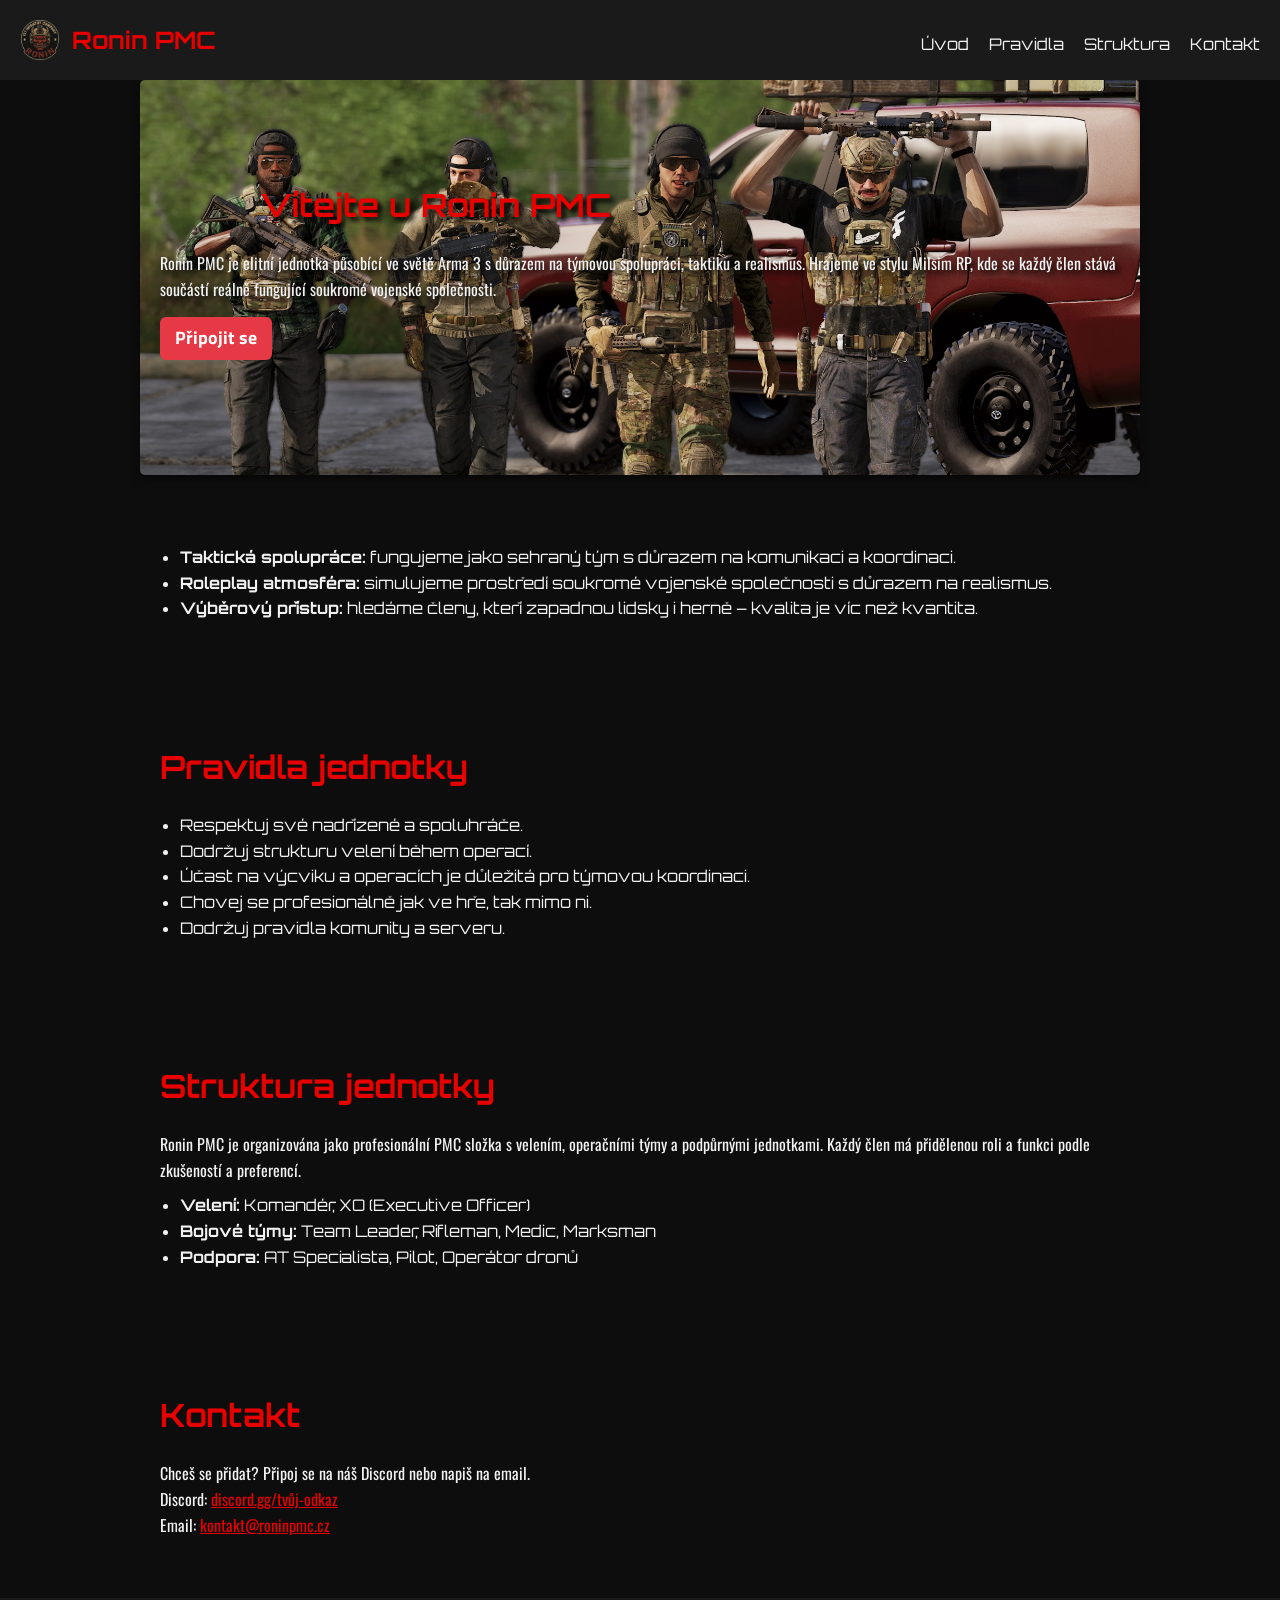
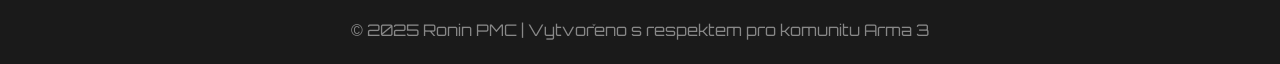
==== index.html @ 15f464dd "fix" ====
<!DOCTYPE html>
<html lang="cs">
<head>
    <meta charset="UTF-8" />
    <meta name="viewport" content="width=device-width, initial-scale=1.0" />
    <title>Ronin PMC | Arma 3 Milsim</title>

    <!-- Sloučení fontů (Orbitron se opakoval) -->
    <link href="https://fonts.googleapis.com/css2?family=Orbitron:wght@400;500;700&display=swap" rel="stylesheet" />
    <link href="https://fonts.googleapis.com/css2?family=Oswald:wght@400;600&display=swap" rel="stylesheet" />
    <link href="https://fonts.googleapis.com/css2?family=Titillium+Web:wght@600&display=swap" rel="stylesheet" />
    
    <link rel="stylesheet" href="res/styles/mainstyle.css" />
</head>
<body>
    <header>
        <div class="logo-container">
            <img src="res/images/logo.png" alt="Logo Ronin PMC" class="logo-img" />
            <h1>Ronin PMC</h1>
        </div>
        <nav>
            <ul id="nav-list">
                <li><a href="main.html">Úvod</a></li>
                <li><a href="#pravidla">Pravidla</a></li>
                <li><a href="#struktura">Struktura</a></li>
                <li><a href="#kontakt">Kontakt</a></li>
            </ul>
        </nav>
        <div class="menu-toggle" onclick="toggleMenu()">
            <div></div><div></div><div></div>
        </div>
    </header>

    <section class="section-bg-main">
        <h2>Vítejte u Ronin PMC</h2>
        <p>
            Ronin PMC je elitní jednotka působící ve světě Arma 3 s důrazem na týmovou spolupráci, taktiku a realismus.
            Hrajeme ve stylu Milsim RP, kde se každý člen stává součástí reálně fungující soukromé vojenské společnosti.
        </p>
        <div class="hero-content">
            <a class="hero-button" href="test">Připojit se</a>
        </div>
    </section>

    <section id="uvod" class="intro-points">
        <div class="container">
            <ul>
                <li><strong>Taktická spolupráce:</strong> fungujeme jako sehraný tým s důrazem na komunikaci a koordinaci.</li>
                <li><strong>Roleplay atmosféra:</strong> simulujeme prostředí soukromé vojenské společnosti s důrazem na realismus.</li>
                <li><strong>Výběrový přístup:</strong> hledáme členy, kteří zapadnou lidsky i herně – kvalita je víc než kvantita.</li>
            </ul>
        </div>
    </section>

    <section id="pravidla">
        <h2>Pravidla jednotky</h2>
        <ul>
            <li>Respektuj své nadřízené a spoluhráče.</li>
            <li>Dodržuj strukturu velení během operací.</li>
            <li>Účast na výcviku a operacích je důležitá pro týmovou koordinaci.</li>
            <li>Chovej se profesionálně jak ve hře, tak mimo ni.</li>
            <li>Dodržuj pravidla komunity a serveru.</li>
        </ul>
    </section>

    <section id="struktura">
        <h2>Struktura jednotky</h2>
        <p>
            Ronin PMC je organizována jako profesionální PMC složka s velením, operačními týmy a podpůrnými jednotkami.
            Každý člen má přidělenou roli a funkci podle zkušeností a preferencí.
        </p>
        <ul>
            <li><strong>Velení:</strong> Komandér, XO (Executive Officer)</li>
            <li><strong>Bojové týmy:</strong> Team Leader, Rifleman, Medic, Marksman</li>
            <li><strong>Podpora:</strong> AT Specialista, Pilot, Operátor dronů</li>
        </ul>
    </section>

    <section id="kontakt">
        <h2>Kontakt</h2>
        <p>Chceš se přidat? Připoj se na náš Discord nebo napiš na email.</p>
        <p>Discord: <a href="#" class="highlight">discord.gg/tvůj-odkaz</a></p>
        <p>Email: <a href="mailto:kontakt@roninpmc.cz" class="highlight">kontakt@roninpmc.cz</a></p>
    </section>

    <footer>
        &copy; 2025 Ronin PMC | Vytvořeno s respektem pro komunitu Arma 3
    </footer>

    <script src="scripts/menu.js"></script>
    <script src="scripts/paralax_script.js"></script>
</body>
</html>
---- res/styles/mainstyle.css ----
:root {
  --primary-bg: #0d0d0d;
  --secondary-bg: #1a1a1a;
  --primary-color: #f2f2f2;
  --accent-color: #e60000;
  --button-color: #e63946;
  --button-hover: #ac1f2a;
}

* {
  margin: 0;
  padding: 0;
  box-sizing: border-box;
}

body {
  font-family: 'Orbitron', sans-serif;
  background-color: var(--primary-bg);
  color: var(--primary-color);
  line-height: 1.6;
}

header {
  background-color: var(--secondary-bg);
  padding: 20px;
  display: flex;
  justify-content: space-between;
  align-items: center;
  position: sticky;
  top: 0;
  z-index: 1000;
}

header h1 {
  font-size: 24px;
  color: var(--accent-color);
}

p {
  font-family: 'Oswald', sans-serif;
}

.logo-container {
  display: flex;
  align-items: center;
  gap: 12px;
}

.logo-img {
  width: 40px;
  height: 40px;
  object-fit: contain;
}

nav ul {
  list-style: none;
  display: flex;
  gap: 20px;
}

nav a {
  text-decoration: none;
  color: var(--primary-color);
  transition: color 0.3s;
}

nav a:hover {
  color: var(--accent-color);
}

.menu-toggle {
  display: none;
  flex-direction: column;
  cursor: pointer;
}

.menu-toggle div {
  width: 25px;
  height: 3px;
  background-color: var(--primary-color);
  margin: 4px 0;
}

.hero {
  display: flex;
  flex-wrap: wrap;
  align-items: center;
  justify-content: space-between;
  padding: 60px 20px;
  background-color: #111;
  color: white;
}

.hero-content {
  display: flex;
  flex-direction: row;
  align-items: center;
  gap: 20px;
  margin: 15px auto;
}

.hero-button {
  padding: 7px 15px;
  background-color: var(--button-color);
  color: white;
  text-decoration: none;
  font-weight: bold;
  font-family: 'Titillium Web', sans-serif;
  font-size: 18px;
  border-radius: 6px;
  transition: background-color 0.3s ease;
}

.hero-button:hover {
  background-color: var(--button-hover);
}

section {
  padding: 60px 20px;
  max-width: 1000px;
  margin: auto;
}

section h2 {
  color: var(--accent-color);
  margin-bottom: 20px;
  font-size: 32px;
}

.intro-section {
  background-color: var(--secondary-bg);
  color: #f1f1f1;
  padding: 60px 20px;
  text-align: center;
}

.intro-section .container {
  max-width: 800px;
  margin: 0 auto;
}

.intro-section li,
.intro-section p {
  font-family: 'Orbitron', sans-serif;
}

.intro-section li {
  font-size: 32px;
  margin-bottom: 20px;
  color: var(--button-color);
}

.intro-section p {
  font-size: 18px;
  margin-bottom: 15px;
}

.parralax-section {
  position: relative;
  background-attachment: fixed;
}

.section-bg-main {
  background-image: url("./../images/section-bg-main.jpg");
  padding: 100px 20px;
  background-size: cover;
  background-position: 0 -50px;
  background-repeat: no-repeat;
  border-radius: 5px;
  margin-bottom: 0;
  box-shadow: 0 4px 8px rgba(0, 0, 0, 0.5);
}

.section-bg-main h2,
.section-bg-main p {
  text-shadow: 4px 4px 5px rgba(0, 0, 0, 1);
}

.section-bg-main h2 {
  color: var(--accent-color);
  margin-bottom: 20px;
  margin-left: 100px;
  font-size: 32px;
}

.section-bg-main p {
  color: var(--primary-color);
  text-shadow: 4px 4px 6px rgba(0, 0, 0, 1);
}

ul {
  padding-left: 20px;
  margin-top: 10px;
}

footer {
  background-color: var(--secondary-bg);
  text-align: center;
  padding: 20px;
  color: #888;
}

.highlight {
  color: var(--accent-color);
}

/* Responsive styles */
@media (max-width: 768px) {
  .menu-toggle {
    display: flex;
    margin-right: 20px;
  }

  nav ul {
    flex-direction: column;
    background-color: var(--secondary-bg);
    position: absolute;
    top: 60px;
    right: 20px;
    width: 200px;
    border-radius: 8px;
    overflow: hidden;
    opacity: 0;
    transform: translateY(-20px);
    pointer-events: none;
    transition: opacity 0.3s ease, transform 0.3s ease;
  }

  nav ul.active {
    display: flex;
    opacity: 1;
    transform: translateY(0);
    pointer-events: auto;
  }

  .section-bg-main h2 {
    margin-left: 0;
  }
}
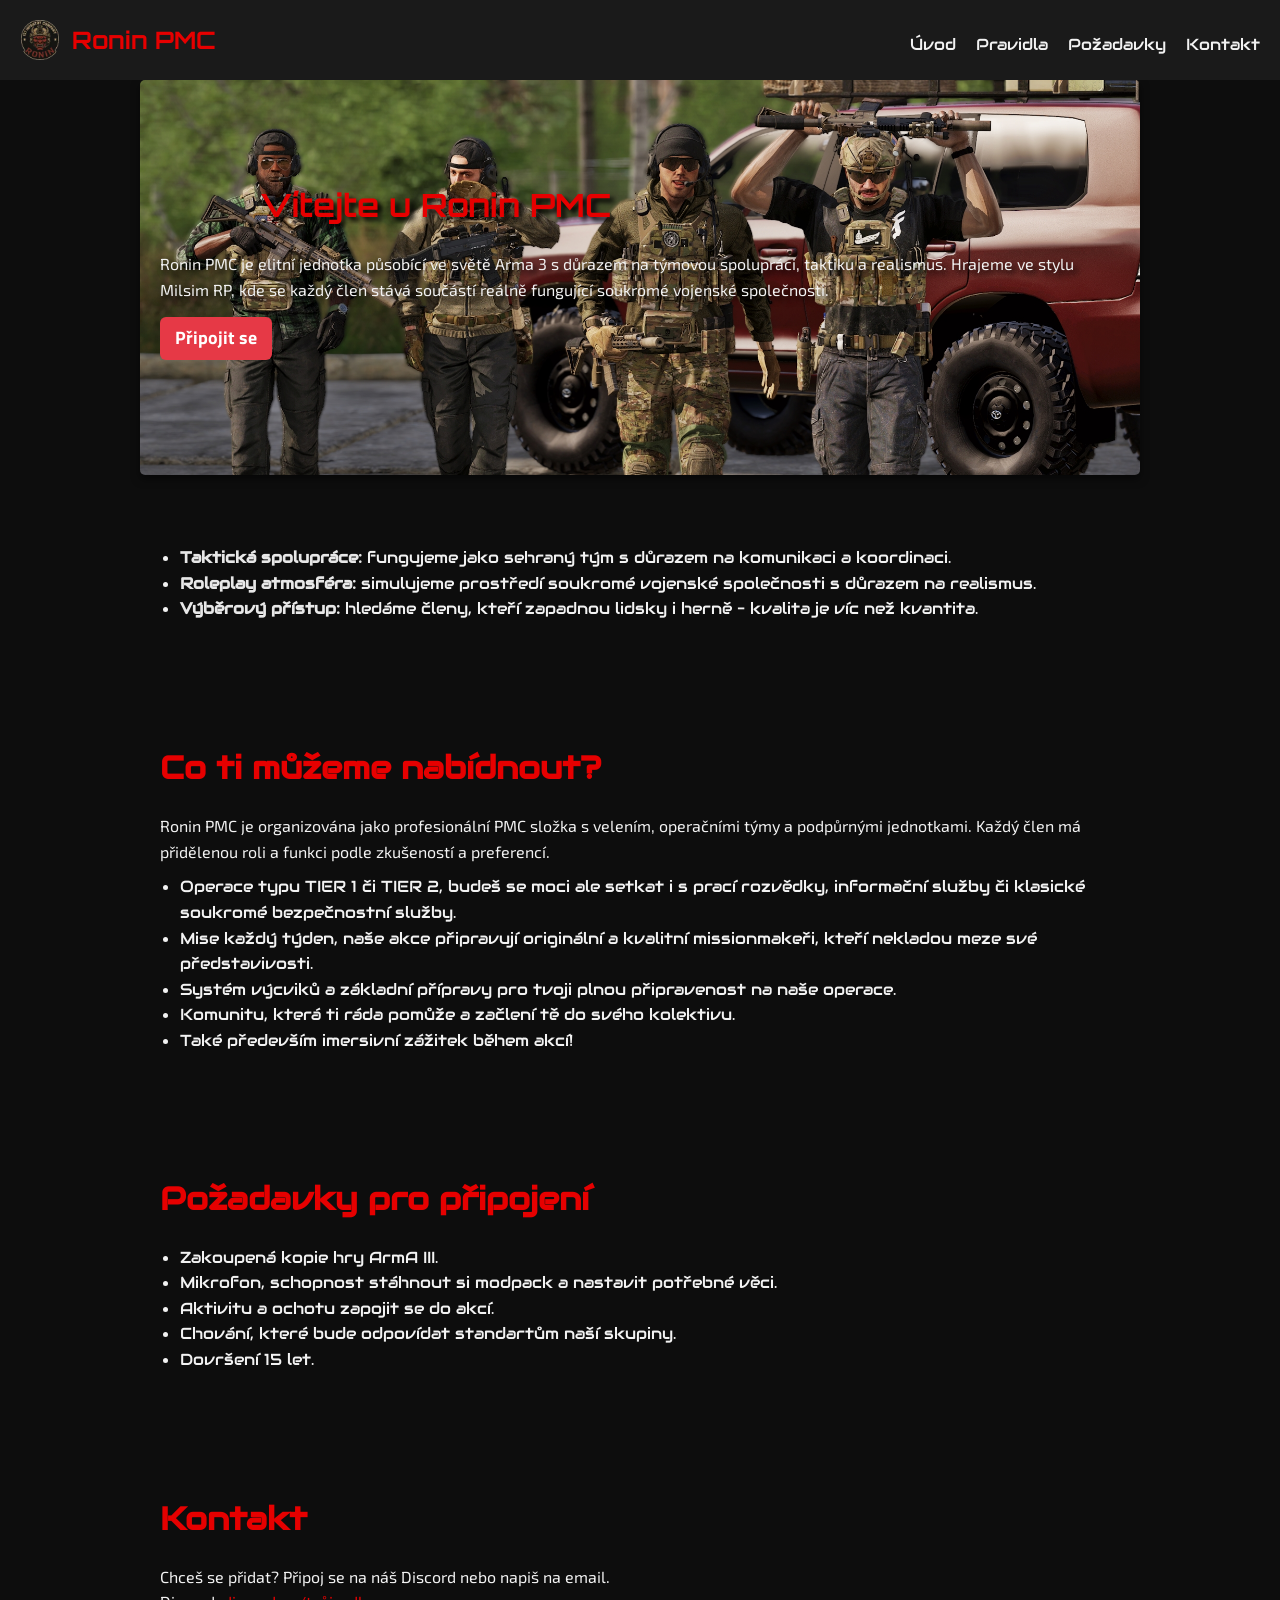
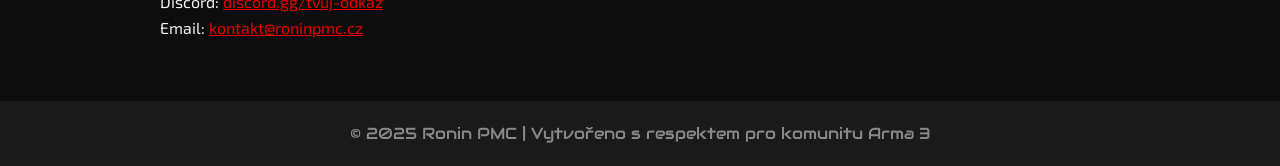
==== commit 542bdbae: "minor changes" ====
--- a/index.html
+++ b/index.html
@@ -7,9 +7,11 @@
 
     <!-- Sloučení fontů (Orbitron se opakoval) -->
     <link href="https://fonts.googleapis.com/css2?family=Orbitron:wght@400;500;700&display=swap" rel="stylesheet" />
-    <link href="https://fonts.googleapis.com/css2?family=Oswald:wght@400;600&display=swap" rel="stylesheet" />
     <link href="https://fonts.googleapis.com/css2?family=Titillium+Web:wght@600&display=swap" rel="stylesheet" />
-    
+    <link href="https://fonts.googleapis.com/css2?family=Exo+2:wght@500;600;700;800;900&display=swap" rel="stylesheet">
+
+    <link href="https://fonts.googleapis.com/css2?family=Audiowide&display=swap" rel="stylesheet">
+
     <link rel="stylesheet" href="res/styles/mainstyle.css" />
 </head>
 <body>
@@ -20,9 +22,9 @@
         </div>
         <nav>
             <ul id="nav-list">
-                <li><a href="main.html">Úvod</a></li>
-                <li><a href="#pravidla">Pravidla</a></li>
-                <li><a href="#struktura">Struktura</a></li>
+                <li><a href="#uvod">Úvod</a></li>
+                <li><a href="pages/rls.html">Pravidla</a></li>
+                <li><a href="#pozadavky">Požadavky</a></li>
                 <li><a href="#kontakt">Kontakt</a></li>
             </ul>
         </nav>
@@ -38,7 +40,7 @@
             Hrajeme ve stylu Milsim RP, kde se každý člen stává součástí reálně fungující soukromé vojenské společnosti.
         </p>
         <div class="hero-content">
-            <a class="hero-button" href="test">Připojit se</a>
+            <a class="hero-button" href="https://discord.gg/cvamdyVuMA">Připojit se</a>
         </div>
     </section>
 
@@ -52,27 +54,29 @@
         </div>
     </section>
 
-    <section id="pravidla">
-        <h2>Pravidla jednotky</h2>
-        <ul>
-            <li>Respektuj své nadřízené a spoluhráče.</li>
-            <li>Dodržuj strukturu velení během operací.</li>
-            <li>Účast na výcviku a operacích je důležitá pro týmovou koordinaci.</li>
-            <li>Chovej se profesionálně jak ve hře, tak mimo ni.</li>
-            <li>Dodržuj pravidla komunity a serveru.</li>
-        </ul>
-    </section>
-
-    <section id="struktura">
-        <h2>Struktura jednotky</h2>
+    <section id="pozadavky">
+        <h2>Co ti můžeme nabídnout?</h2>
         <p>
             Ronin PMC je organizována jako profesionální PMC složka s velením, operačními týmy a podpůrnými jednotkami.
             Každý člen má přidělenou roli a funkci podle zkušeností a preferencí.
         </p>
         <ul>
-            <li><strong>Velení:</strong> Komandér, XO (Executive Officer)</li>
-            <li><strong>Bojové týmy:</strong> Team Leader, Rifleman, Medic, Marksman</li>
-            <li><strong>Podpora:</strong> AT Specialista, Pilot, Operátor dronů</li>
+            <li>Operace typu TIER 1 či TIER 2, budeš se moci ale setkat i s prací rozvědky, informační služby či klasické soukromé bezpečnostní služby.</li>
+            <li>Mise každý týden, naše akce připravují originální a kvalitní missionmakeři, kteří nekladou meze své představivosti.</li>
+            <li>Systém výcviků a základní přípravy pro tvoji plnou připravenost na naše operace.</li>
+            <li>Komunitu, která ti ráda pomůže a začlení tě do svého kolektivu.</li>
+            <li>Také především imersivní zážitek během akcí!</li>
+        </ul>
+    </section>
+
+    <section>
+        <h2>Požadavky pro připojení</h2>
+        <ul>
+            <li>Zakoupená kopie hry ArmA III.</li>
+            <li>Mikrofon, schopnost stáhnout si modpack a nastavit potřebné věci.</li>
+            <li>Aktivitu a ochotu zapojit se do akcí.</li>
+            <li>Chování, které bude odpovídat standartům naší skupiny.</li>
+            <li>Dovršení 15 let.</li>
         </ul>
     </section>
 
--- a/res/styles/mainstyle.css
+++ b/res/styles/mainstyle.css
@@ -14,7 +14,7 @@
 }
 
 body {
-  font-family: 'Orbitron', sans-serif;
+  font-family: 'Audiowide', sans-serif;
   background-color: var(--primary-bg);
   color: var(--primary-color);
   line-height: 1.6;
@@ -32,12 +32,17 @@
 }
 
 header h1 {
+  font-family: 'Orbitron', sans-serif;
   font-size: 24px;
   color: var(--accent-color);
 }
 
 p {
-  font-family: 'Oswald', sans-serif;
+  font-family: 'Exo 2', sans-serif;
+}
+
+strong {
+  color: rgb(231, 231, 231);
 }
 
 .logo-container {
@@ -125,6 +130,7 @@
   color: var(--accent-color);
   margin-bottom: 20px;
   font-size: 32px;
+  font-family: 'Audiowide', sans-serif;
 }
 
 .intro-section {
@@ -181,6 +187,7 @@
   margin-bottom: 20px;
   margin-left: 100px;
   font-size: 32px;
+  font-family: 'Orbitron', sans-serif;
 }
 
 .section-bg-main p {
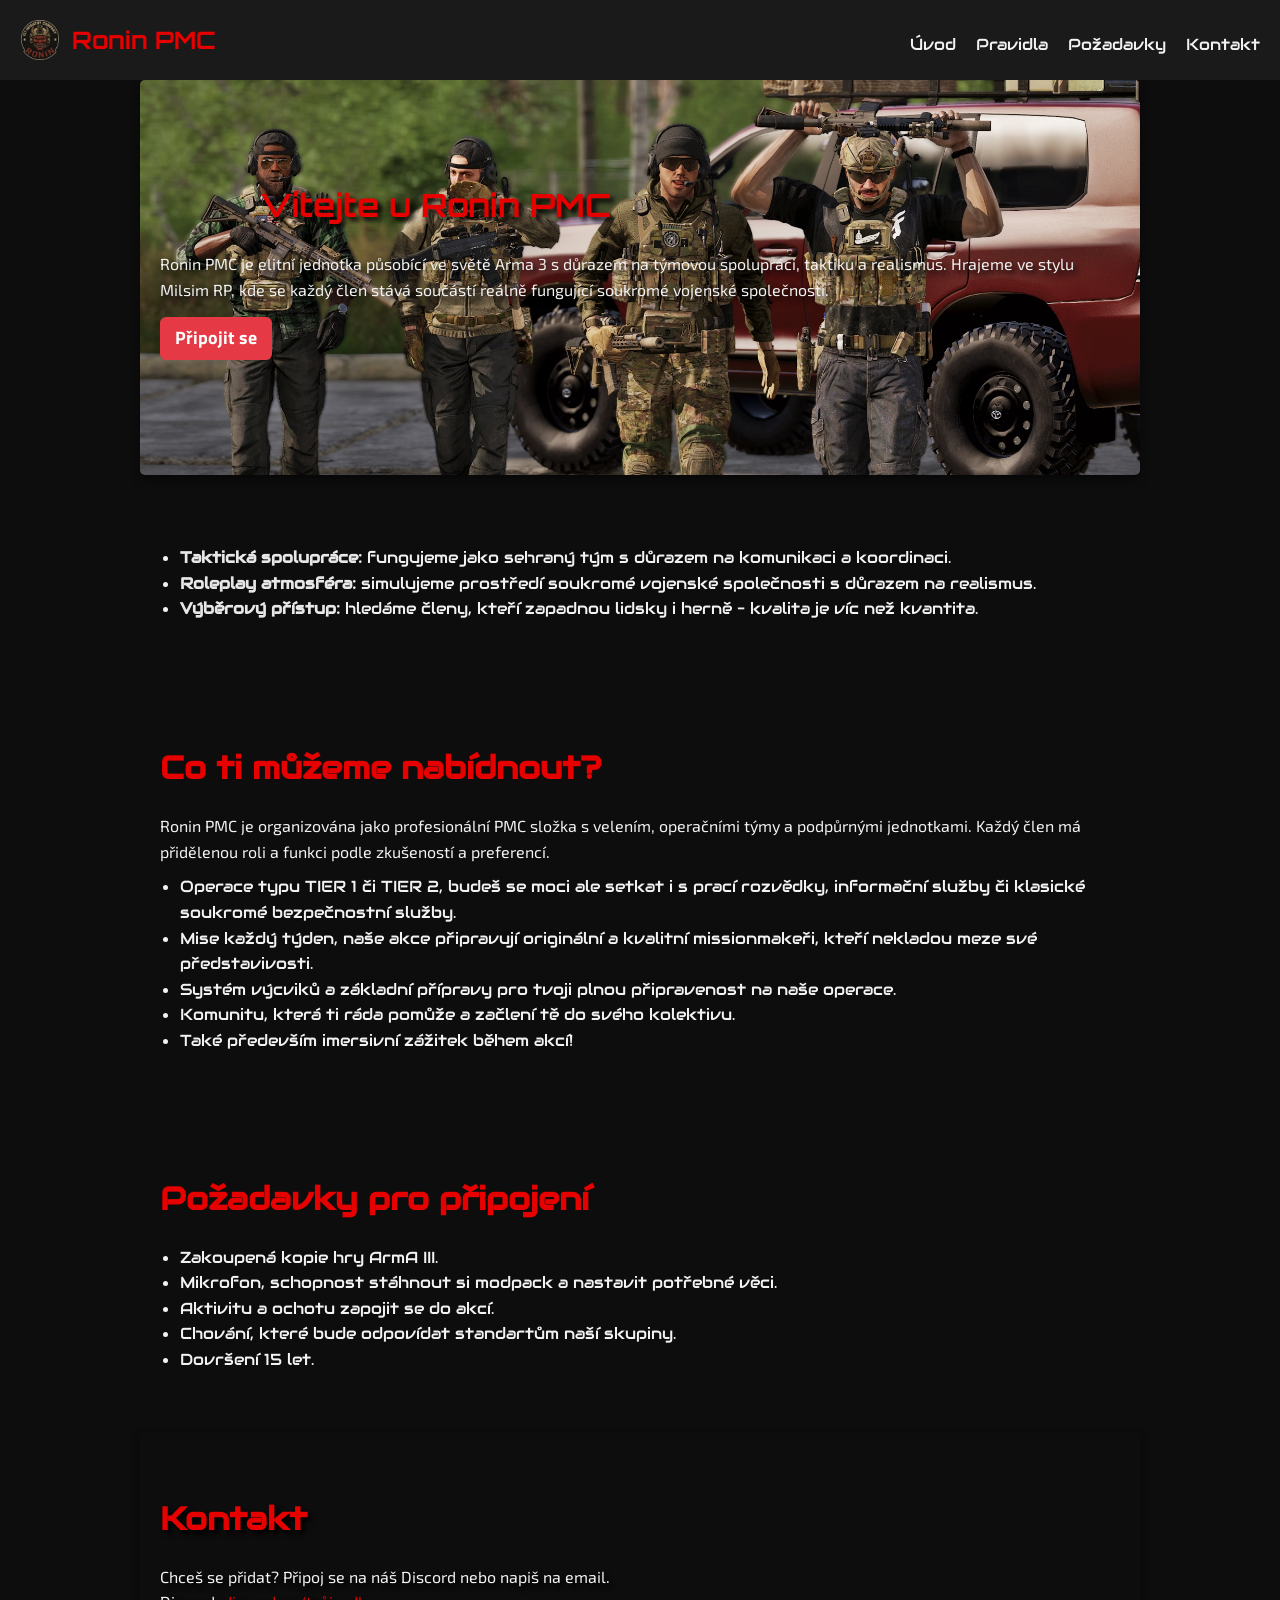
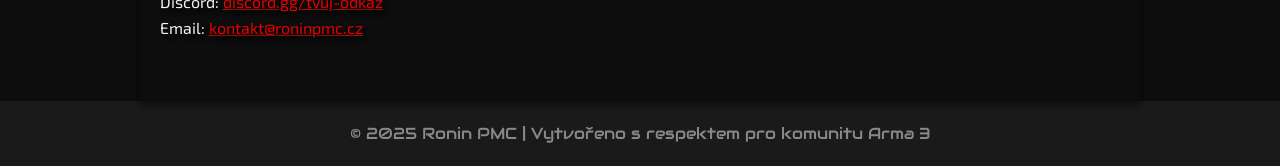
==== commit 9cce1956: "sync" ====
--- a/index.html
+++ b/index.html
@@ -80,7 +80,7 @@
         </ul>
     </section>
 
-    <section id="kontakt">
+    <section id="kontakt" class="parralax-section contact-section">
         <h2>Kontakt</h2>
         <p>Chceš se přidat? Připoj se na náš Discord nebo napiš na email.</p>
         <p>Discord: <a href="#" class="highlight">discord.gg/tvůj-odkaz</a></p>
--- a/res/styles/mainstyle.css
+++ b/res/styles/mainstyle.css
@@ -193,6 +193,22 @@
 .section-bg-main p {
   color: var(--primary-color);
   text-shadow: 4px 4px 6px rgba(0, 0, 0, 1);
+}
+
+.contact-section {
+  background-image: url("./../images/section-bg-contact.jpg");
+  backface-visibility: var(--primary-color);
+  padding: 60px 20px;
+  background-position: 0 350px;
+  background-size: cover;
+  background-repeat: no-repeat;
+  border-radius: 5px;
+  margin-bottom: 0;
+  box-shadow: 0 4px 8px rgba(0, 0, 0, 0.5);
+}
+.contact-section h2,
+.contact-section p {
+  text-shadow: 4px 4px 5px rgba(0, 0, 0, 1);
 }
 
 ul {
@@ -243,4 +259,8 @@
   .section-bg-main h2 {
     margin-left: 0;
   }
-}
+
+  .contact-section {
+    background-image: url("./../images/section-bg-contact-mobile.jpg");
+  }
+}
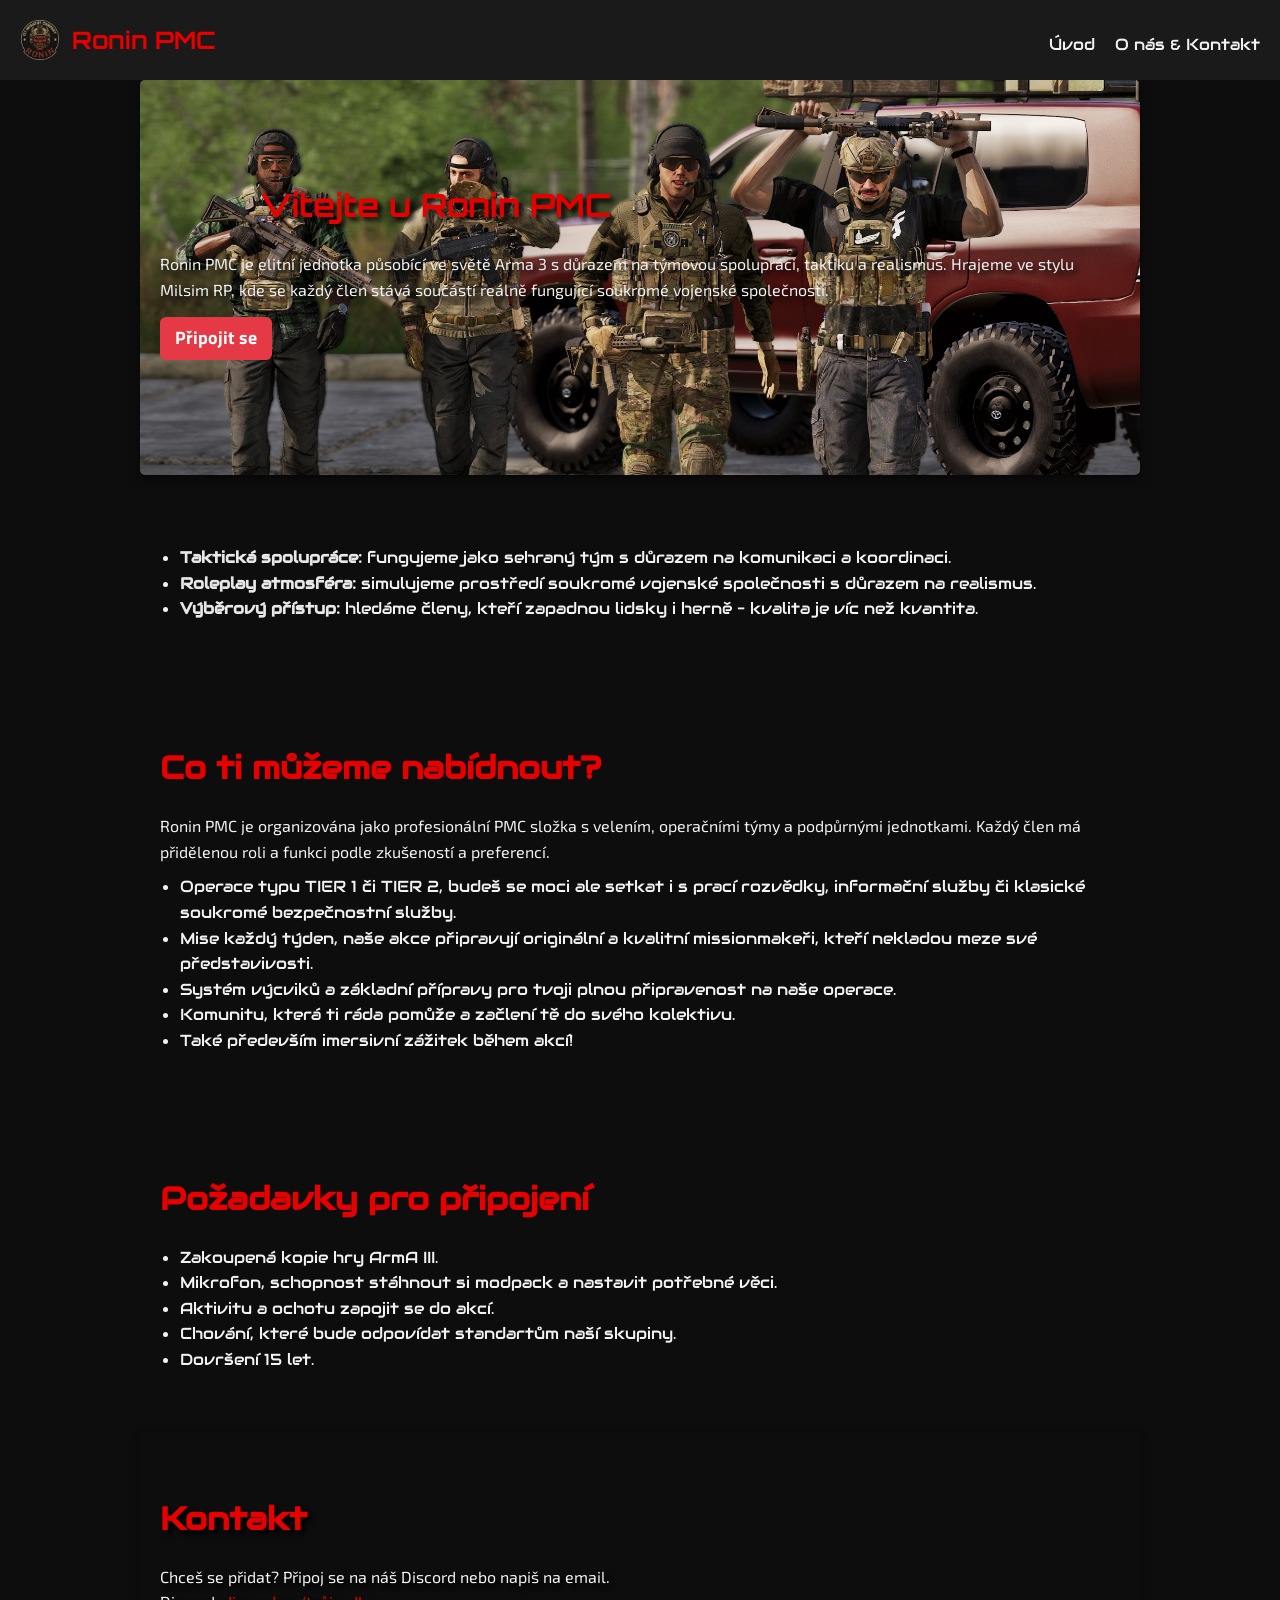
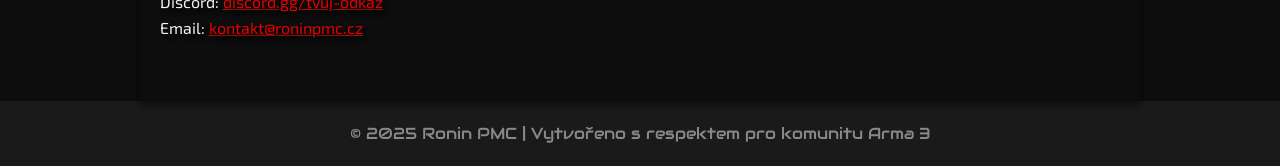
==== commit 94032bbd: "RPMC" ====
--- a/index.html
+++ b/index.html
@@ -5,11 +5,10 @@
     <meta name="viewport" content="width=device-width, initial-scale=1.0" />
     <title>Ronin PMC | Arma 3 Milsim</title>
 
-    <!-- Sloučení fontů (Orbitron se opakoval) -->
+    <!-- Sloučení fontů -->
     <link href="https://fonts.googleapis.com/css2?family=Orbitron:wght@400;500;700&display=swap" rel="stylesheet" />
     <link href="https://fonts.googleapis.com/css2?family=Titillium+Web:wght@600&display=swap" rel="stylesheet" />
     <link href="https://fonts.googleapis.com/css2?family=Exo+2:wght@500;600;700;800;900&display=swap" rel="stylesheet">
-
     <link href="https://fonts.googleapis.com/css2?family=Audiowide&display=swap" rel="stylesheet">
 
     <link rel="stylesheet" href="res/styles/mainstyle.css" />
@@ -22,10 +21,8 @@
         </div>
         <nav>
             <ul id="nav-list">
-                <li><a href="#uvod">Úvod</a></li>
-                <li><a href="pages/rls.html">Pravidla</a></li>
-                <li><a href="#pozadavky">Požadavky</a></li>
-                <li><a href="#kontakt">Kontakt</a></li>
+                <li><a href="index.html">Úvod</a></li>
+                <li><a href="pages/info.html">O nás & Kontakt</a></li>
             </ul>
         </nav>
         <div class="menu-toggle" onclick="toggleMenu()">
@@ -44,7 +41,7 @@
         </div>
     </section>
 
-    <section id="uvod" class="intro-points">
+    <section class="intro-points">
         <div class="container">
             <ul>
                 <li><strong>Taktická spolupráce:</strong> fungujeme jako sehraný tým s důrazem na komunikaci a koordinaci.</li>
@@ -54,7 +51,7 @@
         </div>
     </section>
 
-    <section id="pozadavky">
+    <section>
         <h2>Co ti můžeme nabídnout?</h2>
         <p>
             Ronin PMC je organizována jako profesionální PMC složka s velením, operačními týmy a podpůrnými jednotkami.
@@ -80,7 +77,7 @@
         </ul>
     </section>
 
-    <section id="kontakt" class="parralax-section contact-section">
+    <section class="parralax-section contact-section">
         <h2>Kontakt</h2>
         <p>Chceš se přidat? Připoj se na náš Discord nebo napiš na email.</p>
         <p>Discord: <a href="#" class="highlight">discord.gg/tvůj-odkaz</a></p>
--- a/res/styles/mainstyle.css
+++ b/res/styles/mainstyle.css
@@ -211,6 +211,45 @@
   text-shadow: 4px 4px 5px rgba(0, 0, 0, 1);
 }
 
+.section-bg-info {
+  background-image: url("./../images/section-bg-info.jpg");
+  padding: 80px 20px;
+  background-position: 0 -100px;
+  background-size: cover;
+  background-repeat: no-repeat;
+  border-radius: 5px;
+  margin-bottom: 0;
+  align-content: center;
+  box-shadow: 0 4px 8px rgba(0, 0, 0, 0.5);
+}
+.section-bg-info h2,
+.section-bg-info p {
+  text-shadow: 4px 4px 5px rgba(0, 0, 0, 1);
+}
+
+.section-info p {
+  color: var(--primary-color);
+  font-size: 16x;
+  margin-bottom: 15px;
+  text-shadow: 4px 4px 6px rgba(0, 0, 0, 1);
+}
+
+.contact-section-info {
+  background-image: url("./../images/section-bg-contact-info.jpg");
+  backface-visibility: var(--primary-color);
+  padding: 60px 20px;
+  background-position: 0 350px;
+  background-size: cover;
+  background-repeat: no-repeat;
+  border-radius: 5px;
+  margin-bottom: 0;
+  box-shadow: 0 4px 8px rgba(0, 0, 0, 0.5);
+}
+.contact-section-info h2,
+.contact-section-info p {
+  text-shadow: 4px 4px 5px rgba(0, 0, 0, 1);
+}
+
 ul {
   padding-left: 20px;
   margin-top: 10px;
@@ -226,6 +265,22 @@
 .highlight {
   color: var(--accent-color);
 }
+
+/*
+.section-bg-members {
+  background-image: url("./../images/sc.jpg");
+  padding: 60px 20px;
+  background-position: 0 350px;
+  background-size: cover;
+  background-repeat: no-repeat;
+  border-radius: 5px;
+  margin-bottom: 0;
+  align-content: center;
+  box-shadow: 0 4px 8px rgba(0, 0, 0, 0.5);
+}
+.section-bg-members h2 {
+  text-shadow: 4px 4px 5px rgba(0, 0, 0, 1);
+} */
 
 /* Responsive styles */
 @media (max-width: 768px) {
@@ -262,5 +317,37 @@
 
   .contact-section {
     background-image: url("./../images/section-bg-contact-mobile.jpg");
-  }
-}
+    background-position: 0px;
+  }
+
+  .contact-section-info {
+    background-position: 0px;
+  }
+}
+
+/* rules styles 
+.rules-section {
+  background-color: var(--secondary-bg);
+  padding: 60px 20px;
+  text-align: center;
+}
+.rules-container {
+  max-width: 800px;
+  margin: 0 auto;
+}
+.rules-container h2 {
+  color: var(--accent-color);
+  margin-bottom: 20px;
+  font-size: 32px;
+  font-family: 'Orbitron', sans-serif;
+}
+.rules-container ul {
+  list-style: none;
+  padding-left: 0;
+}
+.rules-container ul li {
+  font-family: 'Audiowide', sans-serif;
+  font-size: 18px;
+  margin-bottom: 20px;
+  color: var(--button-color);
+} */
